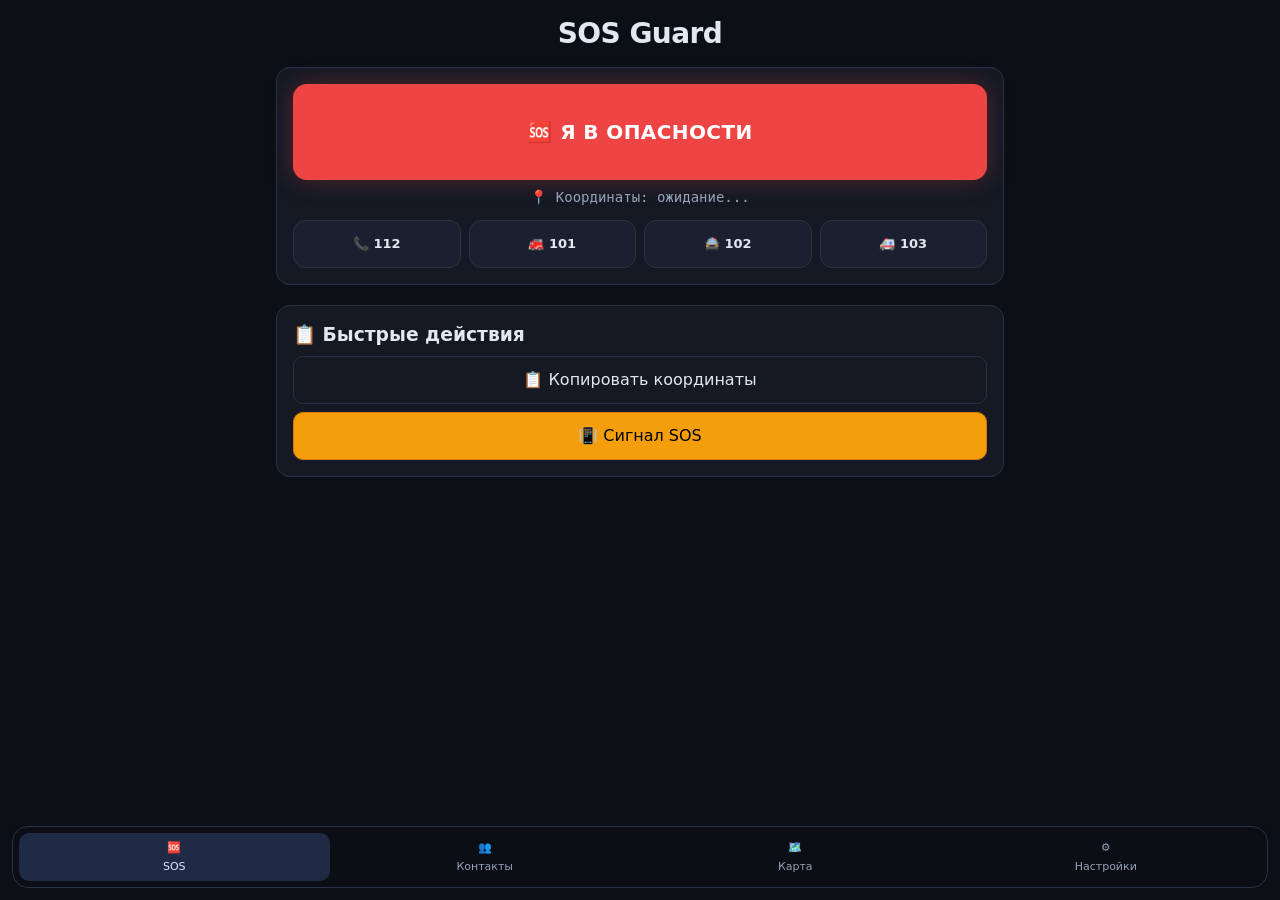
==== index.html @ dd3dbdea "Add files via upload" ====
<!DOCTYPE html>
<html lang="ru">
<head>
  <meta charset="UTF-8">
  <meta name="viewport" content="width=device-width, initial-scale=1.0, maximum-scale=1.0, user-scalable=no">
  <title>SOS Guard</title>
  <link rel="manifest" href="manifest.json">
  <link rel="stylesheet" href="styles.css">
</head>
<body>
  <header class="app-header">
    <h1 class="logo-text">SOS Guard</h1>
  </header>

  <main class="container">
    <!-- 🆘 SOS Tab -->
    <section id="sosTab" class="tab-screen active" data-tab-screen="sos">
      <div class="card">
        <button id="sosBtn" class="sos-main-btn">🆘 Я В ОПАСНОСТИ</button>
        <div id="sosCoords" class="coord-display">📍 Координаты: ожидание...</div>
        <div class="emergency-grid">
          <a href="tel:112"><button>📞 112</button></a>
          <a href="tel:101"><button>🚒 101</button></a>
          <a href="tel:102"><button>🚔 102</button></a>
          <a href="tel:103"><button>🚑 103</button></a>
        </div>
      </div>
      <div class="card">
        <h3 style="margin:0 0 8px;">📋 Быстрые действия</h3>
        <button id="copyCoordsBtn" class="ghost">📋 Копировать координаты</button>
        <button id="vibrateSOSBtn" class="warning" style="margin-top:8px;">📳 Сигнал SOS</button>
      </div>
    </section>

    <!-- 👥 Contacts Tab -->
    <section id="contactsTab" class="tab-screen" data-tab-screen="contacts">
      <div class="card">
        <h2 style="margin:0 0 10px;">📇 Экстренные контакты</h2>
        <form id="contactForm" class="grid-form">
          <input id="contactName" placeholder="Имя (напр. Мама)" required>
          <input id="contactPhone" type="tel" placeholder="+7..." required>
          <button type="submit" class="primary">➕ Добавить</button>
        </form>
        <ul id="contactList" class="list" style="margin-top:12px;"></ul>
      </div>
    </section>

    <!-- 🗺️ Map Tab -->
    <section id="mapTab" class="tab-screen" data-tab-screen="map">
      <div class="card">
        <h2 style="margin:0 0 8px;">📍 Геолокация</h2>
        <div id="mapCoords" class="coord-display">Координаты: не получены</div>
        <div class="split-row">
          <button id="detectBtn" class="ghost">📡 Определить</button>
          <button id="openMapsBtn" class="ghost" disabled>🌐 Открыть в картах</button>
        </div>
      </div>
      <div class="card">
        <h2 style="margin:0 0 8px;">🏠 Сохранённые точки</h2>
        <form id="placeForm" class="grid-form">
          <input id="placeTitle" placeholder="Название" required>
          <input id="placeAddress" placeholder="Адрес / Примечание" required>
          <button type="submit" class="ghost">💾 Сохранить</button>
        </form>
        <ul id="placeList" class="list" style="margin-top:12px;"></ul>
      </div>
    </section>

    <!-- ⚙️ Settings Tab -->
    <section id="settingsTab" class="tab-screen" data-tab-screen="settings">
      <div class="card">
        <h2 style="margin:0 0 10px;">⚙️ Данные и экспорт</h2>
        <button id="btnExport" class="ghost" style="margin-bottom:8px;">📥 Скачать бэкап (.json)</button>
        <label class="ghost" style="display:flex; justify-content:center; margin-bottom:8px;">
          📤 Восстановить из файла <input type="file" id="btnImport" accept=".json" style="display:none;">
        </label>
        <button id="btnExportVcf" class="ghost">📇 Экспорт контактов (.vcf)</button>
        <button id="btnReset" class="danger" style="margin-top:8px;">🗑️ Полный сброс</button>
      </div>
      <p class="muted" style="text-align:center; margin-top:12px;">SOS Guard v2.0 | Оффлайн-first</p>
    </section>
  </main>

  <nav class="bottom-nav">
    <button class="nav-item active" data-tab="sos">🆘<span>SOS</span></button>
    <button class="nav-item" data-tab="contacts">👥<span>Контакты</span></button>
    <button class="nav-item" data-tab="map">🗺️<span>Карта</span></button>
    <button class="nav-item" data-tab="settings">⚙️<span>Настройки</span></button>
  </nav>

  <div class="toast-container"></div>
  <script src="app.js"></script>
</body>
</html>
---- styles.css ----
:root { color-scheme: dark; --bg: #0b0f16; --card: #141924; --text: #e2e8f0; --muted: #94a3b8; --accent: #3b82f6; --danger: #ef4444; --stroke: #2a3348; --warning: #f59e0b; --radius: 14px; }
*, *::before, *::after { box-sizing: border-box; }
body { margin: 0; font-family: system-ui, -apple-system, "Segoe UI", Roboto, sans-serif; background: var(--bg); color: var(--text); overflow-x: hidden; padding-bottom: 96px; line-height: 1.4; }
.app-header { padding: 14px 16px 6px; text-align: center; }
.logo-text { margin: 0; font-size: 28px; font-weight: 800; letter-spacing: -0.02em; }
.container { padding: 8px 16px; max-width: 760px; margin: 0 auto; }
.tab-screen { display: none; gap: 12px; }
.tab-screen.active { display: grid; animation: fadeIn 0.2s ease; }
@keyframes fadeIn { from { opacity: 0; transform: translateY(4px); } to { opacity: 1; transform: none; } }
.card { background: var(--card); border: 1px solid var(--stroke); border-radius: var(--radius); padding: 16px; margin-bottom: 8px; }
.sos-main-btn { width: 100%; min-height: 96px; background: var(--danger); color: #fff; border: none; border-radius: var(--radius); font-size: 20px; font-weight: 800; letter-spacing: 0.02em; cursor: pointer; box-shadow: 0 0 24px rgba(239, 68, 68, 0.3); animation: pulse 2.5s infinite; }
@keyframes pulse { 0% { box-shadow: 0 0 0 0 rgba(239, 68, 68, 0.4); } 70% { box-shadow: 0 0 0 12px rgba(239, 68, 68, 0); } 100% { box-shadow: 0 0 0 0 rgba(239, 68, 68, 0); } }
.sos-main-btn:active { animation: none; transform: scale(0.98); }
.coord-display { text-align: center; font-family: monospace; font-size: 14px; color: var(--muted); margin: 8px 0 12px; }
.emergency-grid { display: grid; grid-template-columns: repeat(4, 1fr); gap: 8px; }
.emergency-grid button { background: #1a2030; border: 1px solid var(--stroke); color: var(--text); min-height: 48px; border-radius: 12px; font-size: 13px; font-weight: 600; cursor: pointer; }
.emergency-grid button:active { background: #232d42; }
input, textarea, button, select { width: 100%; min-height: 48px; border-radius: 10px; border: 1px solid var(--stroke); background: #0f1420; color: var(--text); padding: 0 12px; font: inherit; }
input:focus, textarea:focus { outline: none; border-color: var(--accent); box-shadow: 0 0 0 2px rgba(59,130,246,0.2); }
button.primary { background: var(--accent); border-color: #2563eb; color: #fff; }
button.danger { background: var(--danger); border-color: #dc2626; color: #fff; }
button.ghost { background: transparent; border-color: var(--stroke); color: var(--text); }
button.warning { background: var(--warning); border-color: #d97706; color: #000; }
.grid-form { display: grid; gap: 8px; margin-bottom: 10px; }
.split-row { display: grid; grid-template-columns: 1fr 1fr; gap: 8px; }
.list { list-style: none; padding: 0; margin: 0; display: grid; gap: 8px; }
.list li { background: #0d121c; border: 1px solid #253047; border-radius: 12px; padding: 12px; display: grid; gap: 6px; }
.item-head { display: flex; justify-content: space-between; align-items: center; }
.mini-btn { padding: 6px 10px; font-size: 12px; border-radius: 8px; width: auto; min-height: 36px; }
.muted { color: var(--muted); font-size: 13px; }
.hidden { display: none !important; }
.bottom-nav { position: fixed; left: 12px; right: 12px; bottom: 12px; z-index: 10; border-radius: 16px; background: rgba(12, 15, 22, 0.92); backdrop-filter: blur(8px); border: 1px solid var(--stroke); display: grid; grid-template-columns: repeat(4, 1fr); padding: 6px; }
.nav-item { background: transparent; border: none; color: #94a3b8; font-size: 11px; display: flex; flex-direction: column; align-items: center; justify-content: center; border-radius: 10px; gap: 4px; min-height: 48px; }
.nav-item.active { color: #e0e7ff; background: #1f2a44; }
.toast-container { position: fixed; bottom: 90px; left: 50%; transform: translateX(-50%); z-index: 100; display: flex; flex-direction: column; gap: 8px; pointer-events: none; }
.toast { background: #111827; border: 1px solid #334155; padding: 10px 16px; border-radius: 999px; font-size: 13px; box-shadow: 0 8px 16px rgba(0,0,0,0.4); animation: toastIn 0.2s ease; }
@keyframes toastIn { from { opacity: 0; transform: translateY(8px); } to { opacity: 1; transform: none; } }
.toast.success { border-color: #22c55e; } .toast.error { border-color: #ef4444; } .toast.warning { border-color: var(--warning); }
@media (prefers-reduced-motion: reduce) { *, *::before, *::after { animation-duration: 0.01ms !important; transition-duration: 0.01ms !important; } }
@media (max-width: 420px) { .emergency-grid { grid-template-columns: repeat(2, 1fr); } }
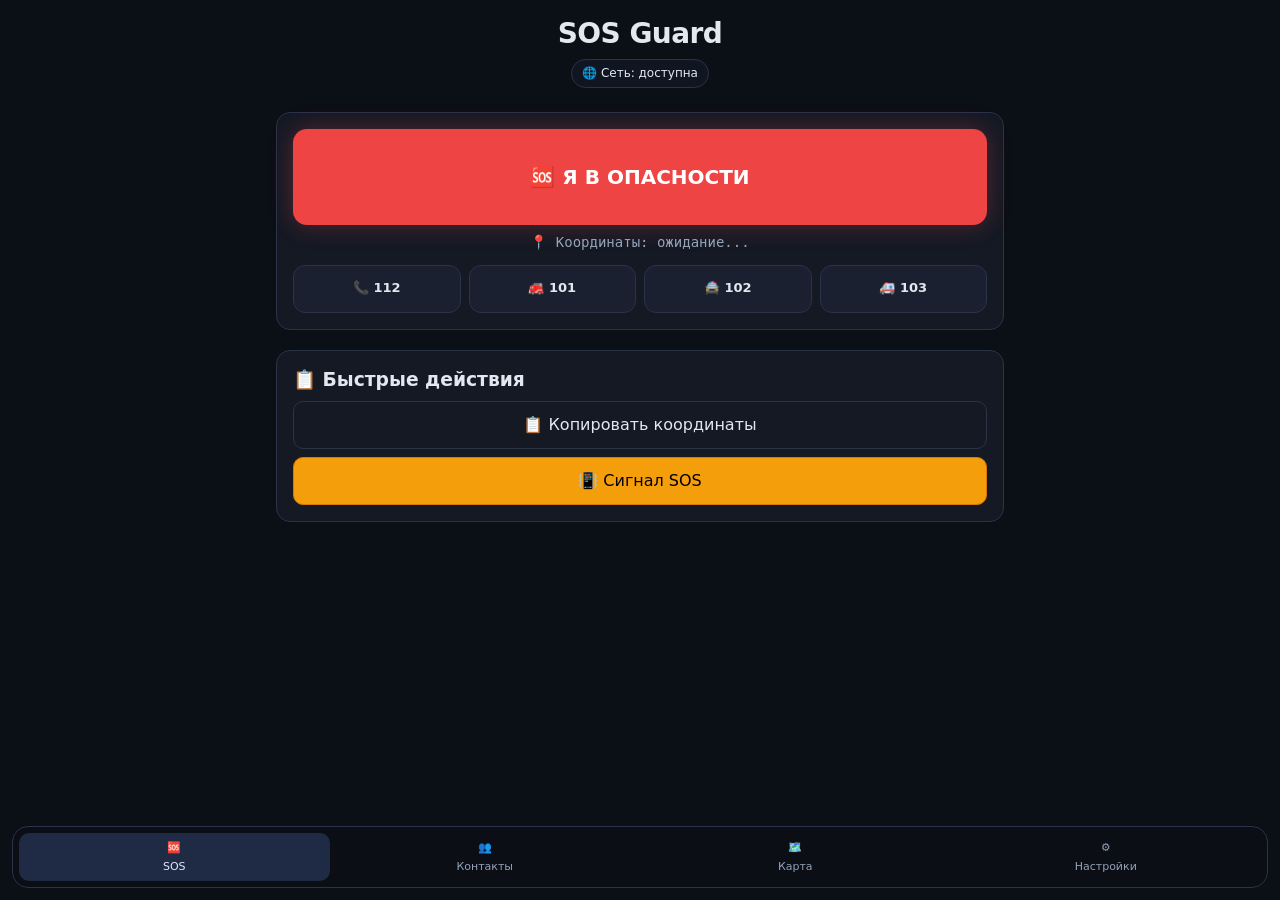
==== commit 60b68f5e: "index.html" ====
--- a/index.html
+++ b/index.html
@@ -10,6 +10,7 @@
 <body>
   <header class="app-header">
     <h1 class="logo-text">SOS Guard</h1>
+    <div id="networkStatus" class="network-status" style="margin:6px auto 10px;display:inline-flex;align-items:center;padding:5px 10px;border-radius:999px;font-size:12px;background:#101522;border:1px solid var(--stroke);">Проверка...</div>
   </header>
 
   <main class="container">
@@ -74,7 +75,6 @@
         <label class="ghost" style="display:flex; justify-content:center; margin-bottom:8px;">
           📤 Восстановить из файла <input type="file" id="btnImport" accept=".json" style="display:none;">
         </label>
-        <button id="btnExportVcf" class="ghost">📇 Экспорт контактов (.vcf)</button>
         <button id="btnReset" class="danger" style="margin-top:8px;">🗑️ Полный сброс</button>
       </div>
       <p class="muted" style="text-align:center; margin-top:12px;">SOS Guard v2.0 | Оффлайн-first</p>
@@ -91,4 +91,4 @@
   <div class="toast-container"></div>
   <script src="app.js"></script>
 </body>
-</html>+</html>
--- a/styles.css
+++ b/styles.css
@@ -8,13 +8,12 @@
 .tab-screen.active { display: grid; animation: fadeIn 0.2s ease; }
 @keyframes fadeIn { from { opacity: 0; transform: translateY(4px); } to { opacity: 1; transform: none; } }
 .card { background: var(--card); border: 1px solid var(--stroke); border-radius: var(--radius); padding: 16px; margin-bottom: 8px; }
-.sos-main-btn { width: 100%; min-height: 96px; background: var(--danger); color: #fff; border: none; border-radius: var(--radius); font-size: 20px; font-weight: 800; letter-spacing: 0.02em; cursor: pointer; box-shadow: 0 0 24px rgba(239, 68, 68, 0.3); animation: pulse 2.5s infinite; }
+.sos-main-btn { width: 100%; min-height: 96px; background: var(--danger); color: #fff; border: none; border-radius: var(--radius); font-size: 20px; font-weight: 800; cursor: pointer; box-shadow: 0 0 24px rgba(239, 68, 68, 0.3); animation: pulse 2.5s infinite; }
 @keyframes pulse { 0% { box-shadow: 0 0 0 0 rgba(239, 68, 68, 0.4); } 70% { box-shadow: 0 0 0 12px rgba(239, 68, 68, 0); } 100% { box-shadow: 0 0 0 0 rgba(239, 68, 68, 0); } }
 .sos-main-btn:active { animation: none; transform: scale(0.98); }
 .coord-display { text-align: center; font-family: monospace; font-size: 14px; color: var(--muted); margin: 8px 0 12px; }
 .emergency-grid { display: grid; grid-template-columns: repeat(4, 1fr); gap: 8px; }
 .emergency-grid button { background: #1a2030; border: 1px solid var(--stroke); color: var(--text); min-height: 48px; border-radius: 12px; font-size: 13px; font-weight: 600; cursor: pointer; }
-.emergency-grid button:active { background: #232d42; }
 input, textarea, button, select { width: 100%; min-height: 48px; border-radius: 10px; border: 1px solid var(--stroke); background: #0f1420; color: var(--text); padding: 0 12px; font: inherit; }
 input:focus, textarea:focus { outline: none; border-color: var(--accent); box-shadow: 0 0 0 2px rgba(59,130,246,0.2); }
 button.primary { background: var(--accent); border-color: #2563eb; color: #fff; }
@@ -37,4 +36,4 @@
 @keyframes toastIn { from { opacity: 0; transform: translateY(8px); } to { opacity: 1; transform: none; } }
 .toast.success { border-color: #22c55e; } .toast.error { border-color: #ef4444; } .toast.warning { border-color: var(--warning); }
 @media (prefers-reduced-motion: reduce) { *, *::before, *::after { animation-duration: 0.01ms !important; transition-duration: 0.01ms !important; } }
-@media (max-width: 420px) { .emergency-grid { grid-template-columns: repeat(2, 1fr); } }+@media (max-width: 420px) { .emergency-grid { grid-template-columns: repeat(2, 1fr); } }
